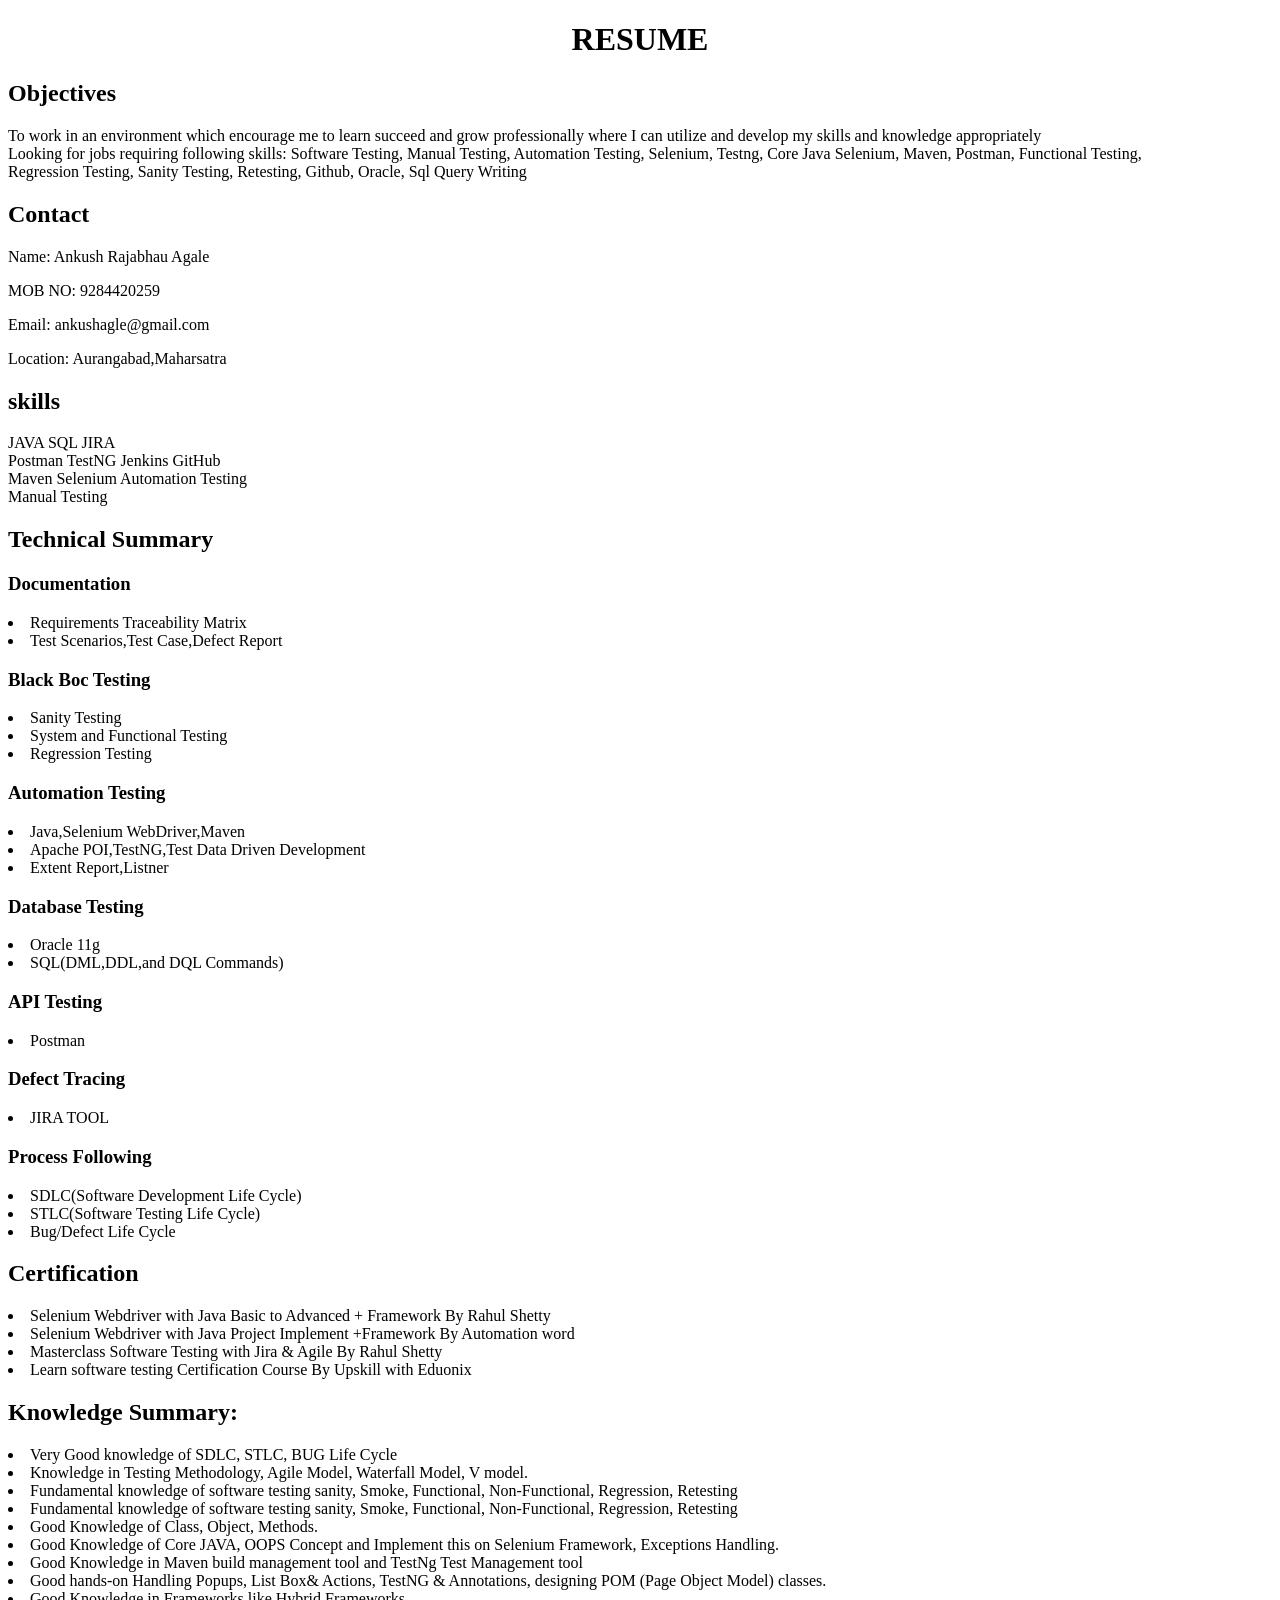
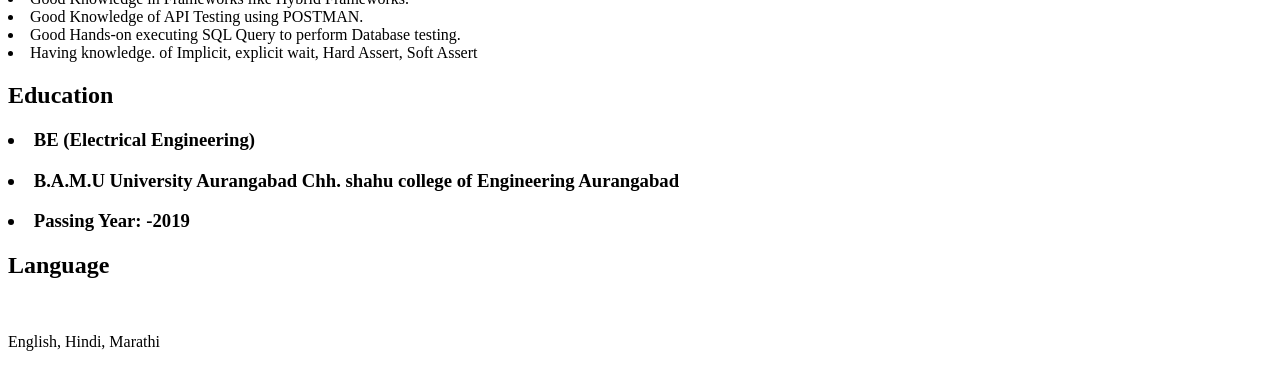
==== resume.html @ 15a27264 "Add files via upload" ====
<!DOCTYPE html>
<html lang="en" dir="ltr">
  <head>
    <meta charset="utf-8">
    <title>ANKUSH AGALE RESUME</title>
  <link rel="stylesheet" href="css/style.css">
  <link rel="icon" href="favicon.ico">
  </head>
  <body>
    <h1 class="MY"> <center> RESUME</h1>
      <h2>Objectives</h2>
      <div class="Objectives">
        <p>To work in an environment which encourage me to learn succeed and grow professionally where I can utilize and develop my skills and knowledge appropriately<br> Looking for jobs requiring following skills: Software Testing, Manual Testing, Automation Testing, Selenium, Testng, Core Java Selenium, Maven, Postman, Functional Testing, <br>Regression Testing, Sanity Testing, Retesting, Github, Oracle, Sql Query Writing</p>
      </div>
      
      <h2>Contact</h2>
      <div class="Contact">
        <p><span>Name:</span>   Ankush Rajabhau Agale</p>
        <p><span>MOB NO:</span>   9284420259</p>
        <p><span>Email:</span>   ankushagle@gmail.com</p>
        <p><span>Location:</span>  Aurangabad,Maharsatra</p>
      </div>
      <h2>skills</h2>
      <div class="skills">
        <p><span> JAVA</span><span> SQL</span><span>

           JIRA</span><br><span>Postman</span><span>   TestNG</span> <span>   Jenkins</span>
<span>GitHub</span><br><span>  Maven</span><span>  Selenium</span>
<span> Automation Testing</span><br>

<span>Manual Testing</span>
<h2>Technical Summary</h2>
  </div>
<div class="tech">

  <h3>Documentation</h3>
  <li>Requirements Traceability Matrix</li>
  <li>Test Scenarios,Test Case,Defect Report</li>

    <h3>Black Boc Testing</h3>
    <li>Sanity Testing</li>
    <li>System and Functional Testing</li>
      <li>Regression Testing</li>
      <h3>Automation Testing</h3>
      <li>Java,Selenium WebDriver,Maven</li>
      <li>Apache POI,TestNG,Test Data Driven Development</li>
      <li>Extent Report,Listner</li>
      <h3>Database Testing</h3>
      <li>Oracle 11g </li>
      <li>SQL(DML,DDL,and DQL Commands)</li>
      <h3>API Testing</h3>
      <li>Postman</li>
      <h3>Defect Tracing</h3>
      <li>JIRA TOOL</li>
      <h3>Process Following</h3>
      <li>SDLC(Software Development Life Cycle) </li>
      <li>STLC(Software Testing Life Cycle)</li>
      <li>Bug/Defect Life Cycle</li>


</div>

<div class="certification">
  <h2>Certification</h2>

  <li>Selenium Webdriver with Java Basic to Advanced + Framework By Rahul Shetty</li>
  <li>Selenium Webdriver with Java Project Implement +Framework By Automation word</li>
  <li>Masterclass Software Testing with Jira & Agile By Rahul Shetty</li>
  <li>Learn software testing Certification Course By Upskill with Eduonix</li>

</div>

<div class="Knowledge Summary">
  <h2>Knowledge Summary:</h2>
  <li>Very Good knowledge of SDLC, STLC, BUG Life Cycle</li>
  <li>Knowledge in Testing Methodology, Agile Model, Waterfall Model, V model.</li>
  <li>Fundamental knowledge of software testing sanity, Smoke, Functional, Non-Functional, Regression, Retesting</li>
  <li>Fundamental knowledge of software testing sanity, Smoke, Functional, Non-Functional, Regression, Retesting</li>
  <li>Good Knowledge of Class, Object, Methods.</li>
  <li>Good Knowledge of Core JAVA, OOPS Concept and Implement this on Selenium Framework, Exceptions Handling.</li>
  <li>Good Knowledge in Maven build management tool and TestNg Test Management tool</li>
  <li>Good hands-on Handling Popups, List Box& Actions, TestNG & Annotations, designing POM (Page Object Model) classes.</li>
  <li>Good Knowledge in Frameworks like Hybrid Frameworks.</li>
  <li>Good Knowledge of API Testing using POSTMAN.</li>
  <li>Good Hands-on executing SQL Query to perform Database testing.</li>
  <li>Having knowledge. of Implicit, explicit wait, Hard Assert, Soft Assert</li>

</div>
<div class="Education">
  <h2>Education</h2>
  <h3><li>BE (Electrical Engineering)</li></h3>
  <h3><li>B.A.M.U University Aurangabad
Chh. shahu college of Engineering Aurangabad</li></h3>
  <h3><li>Passing Year: -2019</li></h3>
</div>
<div class="Language">
  <h2>Language</h2><br>
  <p>English, Hindi, Marathi</p>



</div>


  </body>
</html>
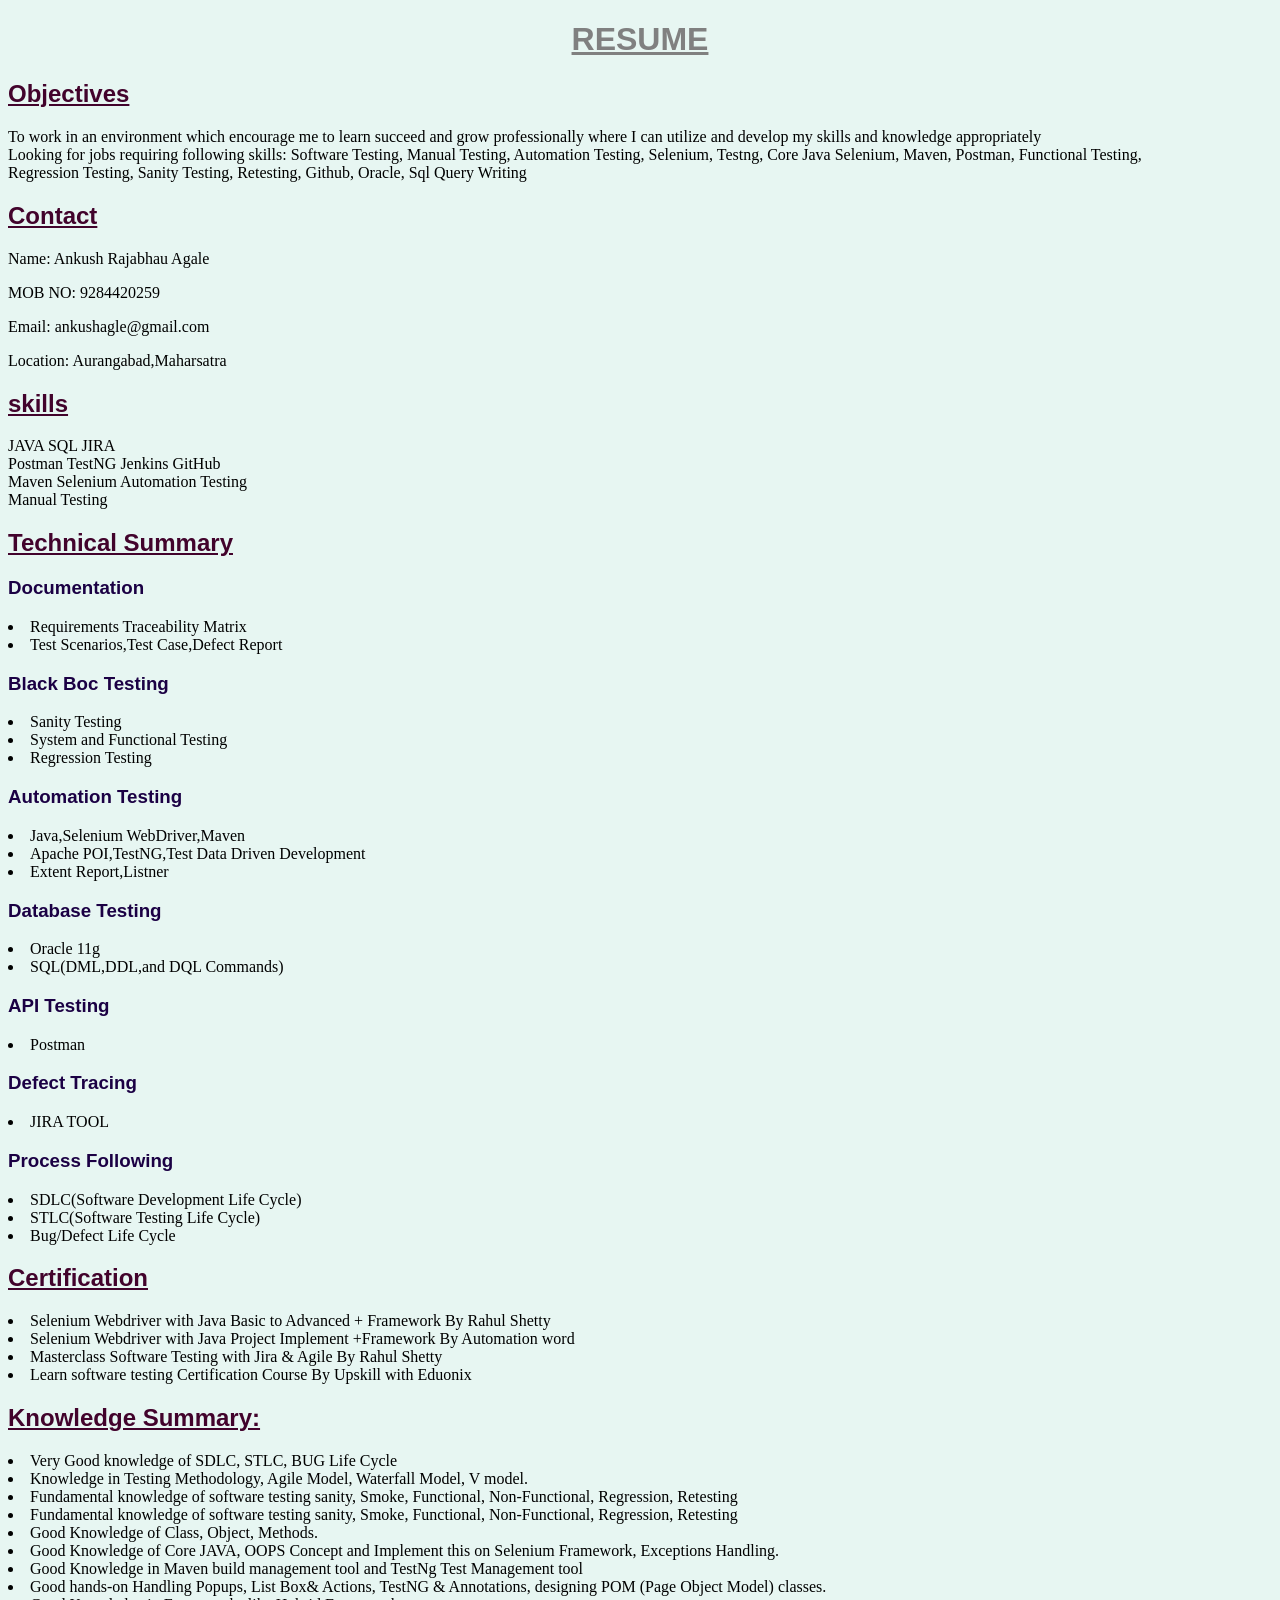
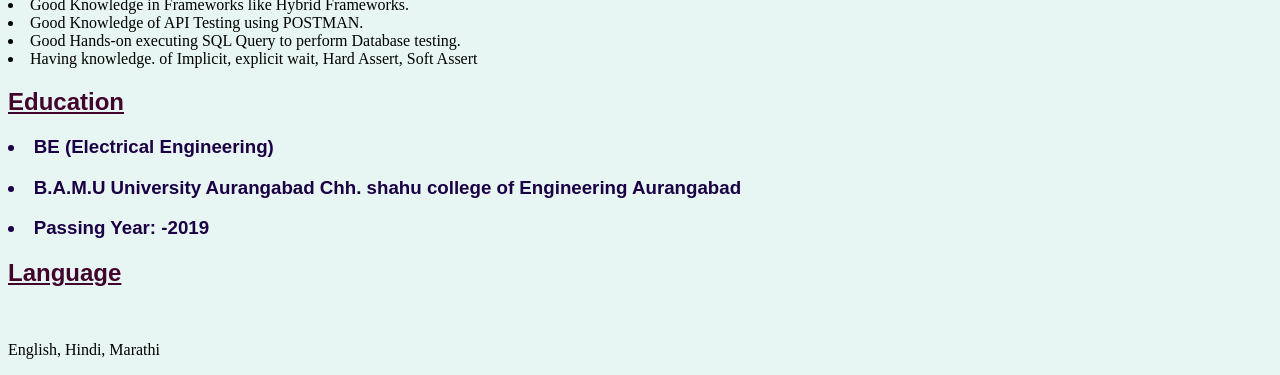
==== commit d0b1088b: "update" ====
--- a/resume.html
+++ b/resume.html
@@ -3,7 +3,7 @@
   <head>
     <meta charset="utf-8">
     <title>ANKUSH AGALE RESUME</title>
-  <link rel="stylesheet" href="css/style.css">
+  <link rel="stylesheet" href="style.css">
   <link rel="icon" href="favicon.ico">
   </head>
   <body>
--- a/style.css
+++ b/style.css
@@ -0,0 +1,27 @@
+body{
+
+  background-color: #E7F6F2;
+  text-align: inherit;
+}
+h1{
+
+  color: white;
+  text-decoration: underline;
+  font-family: verdana,sans-serif;
+}
+.MY{
+
+  color: grey;
+  font-family: verdana,sans-serif;
+}
+
+h2{
+  text-decoration: underline;
+  color:#42032C;
+  font-family: verdana,sans-serif;
+}
+h3{
+
+  color:#1B0044;
+  font-family: verdana,sans-serif;
+}
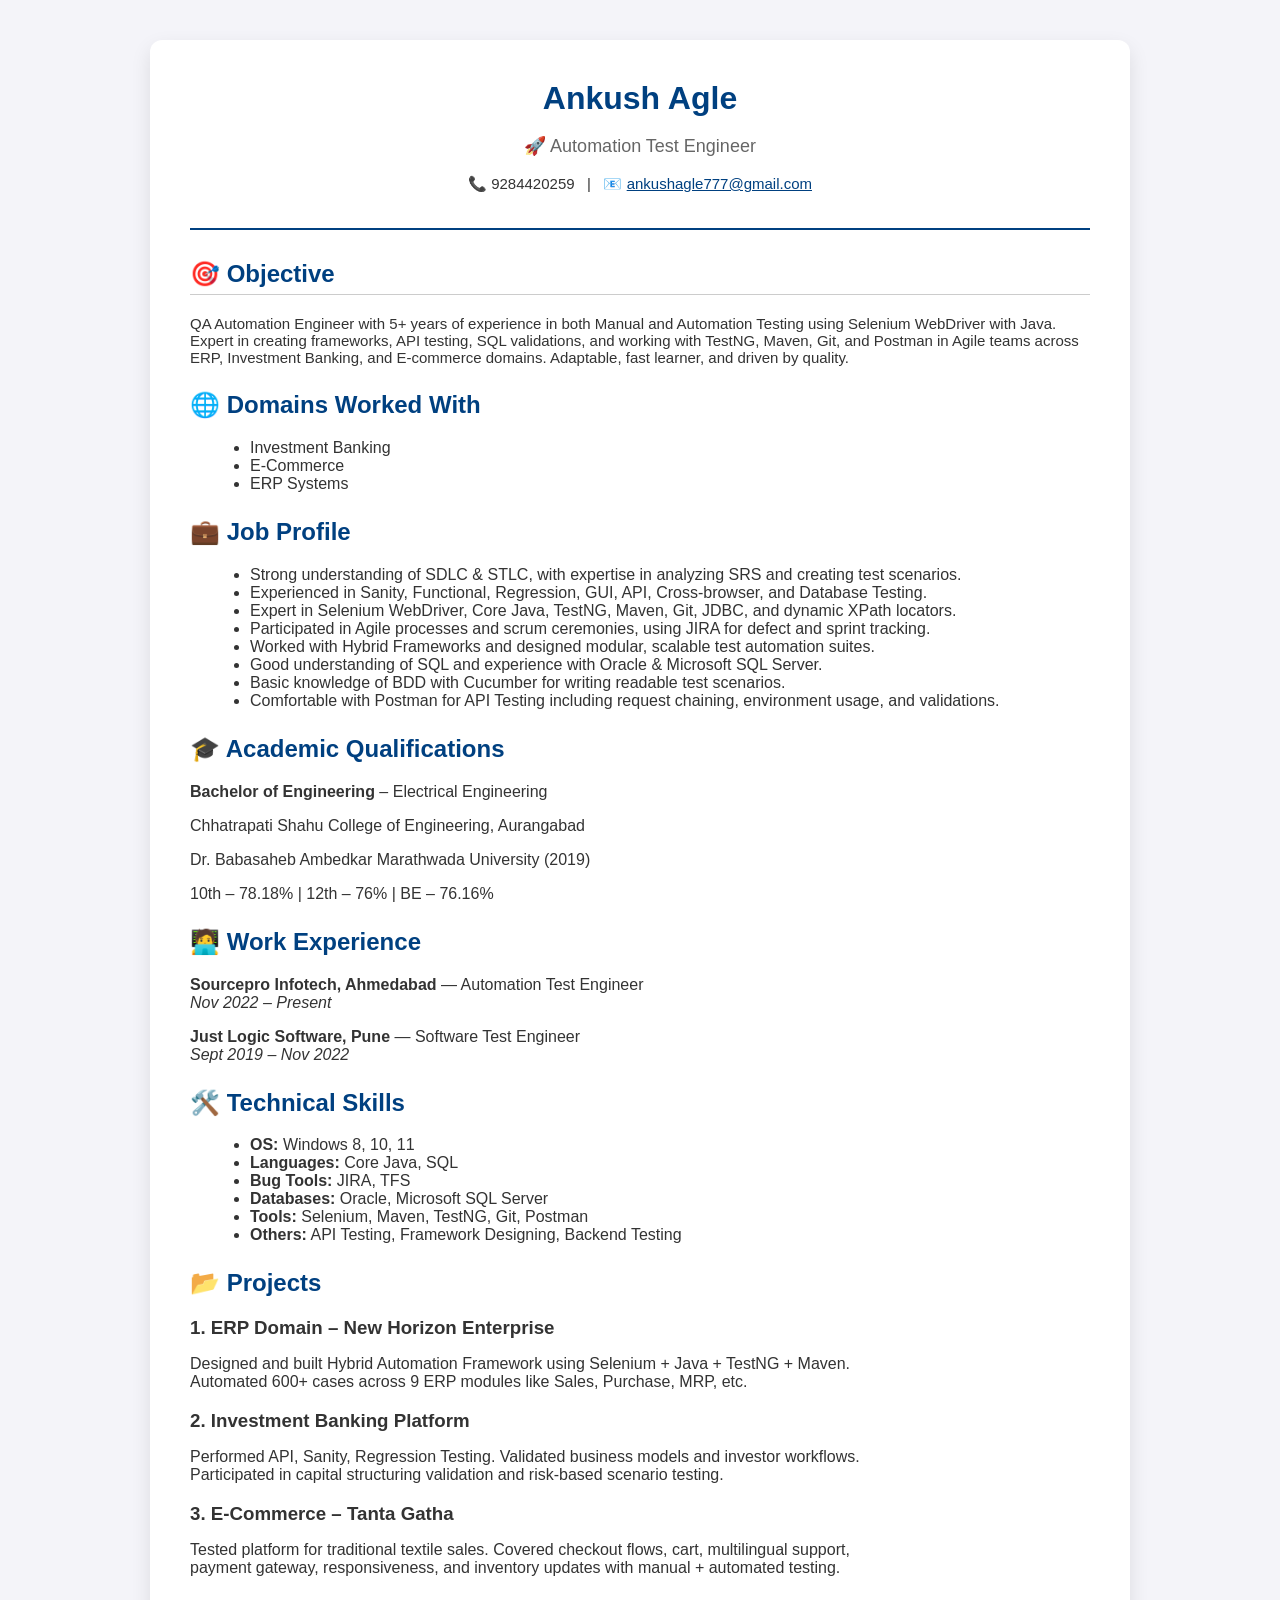
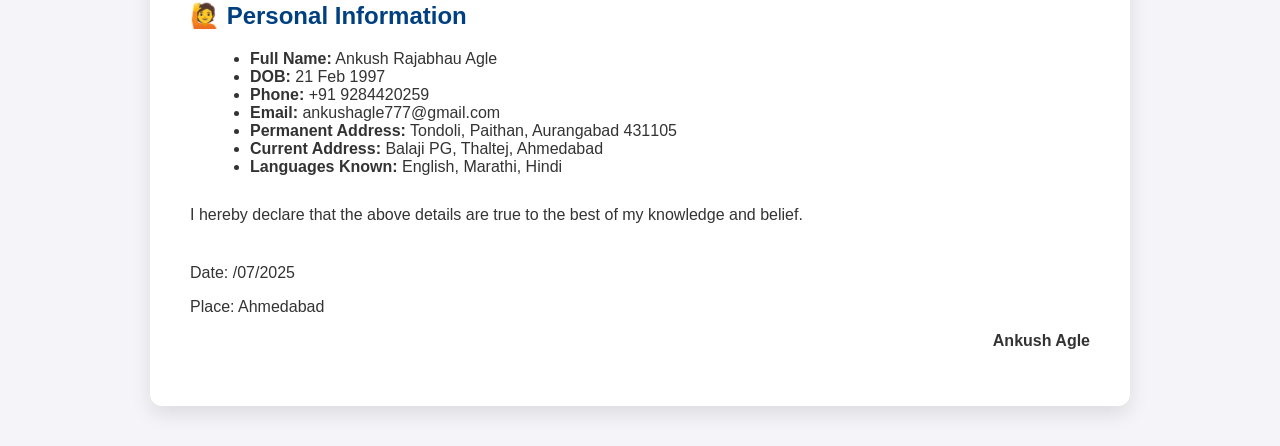
==== commit c3295009: "Update resume.html Updated" ====
--- a/resume.html
+++ b/resume.html
@@ -1,106 +1,126 @@
 <!DOCTYPE html>
-<html lang="en" dir="ltr">
-  <head>
-    <meta charset="utf-8">
-    <title>ANKUSH AGALE RESUME</title>
-  <link rel="stylesheet" href="style.css">
-  <link rel="icon" href="favicon.ico">
-  </head>
-  <body>
-    <h1 class="MY"> <center> RESUME</h1>
-      <h2>Objectives</h2>
-      <div class="Objectives">
-        <p>To work in an environment which encourage me to learn succeed and grow professionally where I can utilize and develop my skills and knowledge appropriately<br> Looking for jobs requiring following skills: Software Testing, Manual Testing, Automation Testing, Selenium, Testng, Core Java Selenium, Maven, Postman, Functional Testing, <br>Regression Testing, Sanity Testing, Retesting, Github, Oracle, Sql Query Writing</p>
-      </div>
-      
-      <h2>Contact</h2>
-      <div class="Contact">
-        <p><span>Name:</span>   Ankush Rajabhau Agale</p>
-        <p><span>MOB NO:</span>   9284420259</p>
-        <p><span>Email:</span>   ankushagle@gmail.com</p>
-        <p><span>Location:</span>  Aurangabad,Maharsatra</p>
-      </div>
-      <h2>skills</h2>
-      <div class="skills">
-        <p><span> JAVA</span><span> SQL</span><span>
+<html lang="en">
+<head>
+  <meta charset="UTF-8">
+  <title>Ankush Agle - Automation Test Engineer</title>
+</head>
+<body style="font-family: 'Segoe UI', Tahoma, Geneva, Verdana, sans-serif; margin: 0; padding: 0; background-color: #f4f4f9; color: #333;">
 
-           JIRA</span><br><span>Postman</span><span>   TestNG</span> <span>   Jenkins</span>
-<span>GitHub</span><br><span>  Maven</span><span>  Selenium</span>
-<span> Automation Testing</span><br>
+  <div style="max-width: 900px; margin: 40px auto; background: #ffffff; padding: 40px; border-radius: 12px; box-shadow: 0 8px 20px rgba(0, 0, 0, 0.1);">
 
-<span>Manual Testing</span>
-<h2>Technical Summary</h2>
+    <!-- Header -->
+    <div style="text-align: center; border-bottom: 2px solid #004080; padding-bottom: 20px;">
+      <h1 style="font-size: 32px; color: #004080; margin: 0;">Ankush Agle</h1>
+      <p style="font-size: 18px; color: #666;">🚀 Automation Test Engineer</p>
+      <p style="font-size: 15px;">📞 9284420259 &nbsp; | &nbsp; 📧 <a href="mailto:ankushagle777@gmail.com" style="color: #004080;">ankushagle777@gmail.com</a></p>
+    </div>
+
+    <!-- Objective -->
+    <section style="margin-top: 30px;">
+      <h2 style="color: #004080; border-bottom: 1px solid #ccc; padding-bottom: 6px;">🎯 Objective</h2>
+      <p style="font-size: 15px;">
+        QA Automation Engineer with 5+ years of experience in both Manual and Automation Testing using Selenium WebDriver with Java.
+        Expert in creating frameworks, API testing, SQL validations, and working with TestNG, Maven, Git, and Postman in Agile teams across ERP, Investment Banking, and E-commerce domains.
+        Adaptable, fast learner, and driven by quality.
+      </p>
+    </section>
+
+    <!-- Domains -->
+    <section style="margin-top: 25px;">
+      <h2 style="color: #004080;">🌐 Domains Worked With</h2>
+      <ul style="margin-left: 20px;">
+        <li>Investment Banking</li>
+        <li>E-Commerce</li>
+        <li>ERP Systems</li>
+      </ul>
+    </section>
+
+    <!-- Job Profile -->
+    <section style="margin-top: 25px;">
+      <h2 style="color: #004080;">💼 Job Profile</h2>
+      <ul style="margin-left: 20px;">
+        <li>Strong understanding of SDLC & STLC, with expertise in analyzing SRS and creating test scenarios.</li>
+        <li>Experienced in Sanity, Functional, Regression, GUI, API, Cross-browser, and Database Testing.</li>
+        <li>Expert in Selenium WebDriver, Core Java, TestNG, Maven, Git, JDBC, and dynamic XPath locators.</li>
+        <li>Participated in Agile processes and scrum ceremonies, using JIRA for defect and sprint tracking.</li>
+        <li>Worked with Hybrid Frameworks and designed modular, scalable test automation suites.</li>
+        <li>Good understanding of SQL and experience with Oracle & Microsoft SQL Server.</li>
+        <li>Basic knowledge of BDD with Cucumber for writing readable test scenarios.</li>
+        <li>Comfortable with Postman for API Testing including request chaining, environment usage, and validations.</li>
+      </ul>
+    </section>
+
+    <!-- Academic Qualifications -->
+    <section style="margin-top: 25px;">
+      <h2 style="color: #004080;">🎓 Academic Qualifications</h2>
+      <p><strong>Bachelor of Engineering</strong> – Electrical Engineering</p>
+      <p>Chhatrapati Shahu College of Engineering, Aurangabad</p>
+      <p>Dr. Babasaheb Ambedkar Marathwada University (2019)</p>
+      <p>10th – 78.18% | 12th – 76% | BE – 76.16%</p>
+    </section>
+
+    <!-- Experience -->
+    <section style="margin-top: 25px;">
+      <h2 style="color: #004080;">🧑‍💻 Work Experience</h2>
+      <p><strong>Sourcepro Infotech, Ahmedabad</strong> — Automation Test Engineer<br>
+      <em>Nov 2022 – Present</em></p>
+
+      <p><strong>Just Logic Software, Pune</strong> — Software Test Engineer<br>
+      <em>Sept 2019 – Nov 2022</em></p>
+    </section>
+
+    <!-- Technical Skills -->
+    <section style="margin-top: 25px;">
+      <h2 style="color: #004080;">🛠️ Technical Skills</h2>
+      <ul style="margin-left: 20px;">
+        <li><strong>OS:</strong> Windows 8, 10, 11</li>
+        <li><strong>Languages:</strong> Core Java, SQL</li>
+        <li><strong>Bug Tools:</strong> JIRA, TFS</li>
+        <li><strong>Databases:</strong> Oracle, Microsoft SQL Server</li>
+        <li><strong>Tools:</strong> Selenium, Maven, TestNG, Git, Postman</li>
+        <li><strong>Others:</strong> API Testing, Framework Designing, Backend Testing</li>
+      </ul>
+    </section>
+
+    <!-- Projects -->
+    <section style="margin-top: 25px;">
+      <h2 style="color: #004080;">📂 Projects</h2>
+
+      <h3 style="margin-bottom: 5px;">1. ERP Domain – New Horizon Enterprise</h3>
+      <p>Designed and built Hybrid Automation Framework using Selenium + Java + TestNG + Maven.<br>
+      Automated 600+ cases across 9 ERP modules like Sales, Purchase, MRP, etc.</p>
+
+      <h3 style="margin-bottom: 5px;">2. Investment Banking Platform</h3>
+      <p>Performed API, Sanity, Regression Testing. Validated business models and investor workflows.<br>
+      Participated in capital structuring validation and risk-based scenario testing.</p>
+
+      <h3 style="margin-bottom: 5px;">3. E-Commerce – Tanta Gatha</h3>
+      <p>Tested platform for traditional textile sales. Covered checkout flows, cart, multilingual support,<br>
+      payment gateway, responsiveness, and inventory updates with manual + automated testing.</p>
+    </section>
+
+    <!-- Personal Info -->
+    <section style="margin-top: 25px;">
+      <h2 style="color: #004080;">🙋 Personal Information</h2>
+      <ul style="margin-left: 20px;">
+        <li><strong>Full Name:</strong> Ankush Rajabhau Agle</li>
+        <li><strong>DOB:</strong> 21 Feb 1997</li>
+        <li><strong>Phone:</strong> +91 9284420259</li>
+        <li><strong>Email:</strong> ankushagle777@gmail.com</li>
+        <li><strong>Permanent Address:</strong> Tondoli, Paithan, Aurangabad 431105</li>
+        <li><strong>Current Address:</strong> Balaji PG, Thaltej, Ahmedabad</li>
+        <li><strong>Languages Known:</strong> English, Marathi, Hindi</li>
+      </ul>
+    </section>
+
+    <!-- Declaration -->
+    <section style="margin-top: 30px; text-align: left;">
+      <p>I hereby declare that the above details are true to the best of my knowledge and belief.</p>
+      <p style="margin-top: 40px;">Date: /07/2025</p>
+      <p>Place: Ahmedabad</p>
+      <p style="text-align: right; font-weight: bold;">Ankush Agle</p>
+    </section>
+
   </div>
-<div class="tech">
-
-  <h3>Documentation</h3>
-  <li>Requirements Traceability Matrix</li>
-  <li>Test Scenarios,Test Case,Defect Report</li>
-
-    <h3>Black Boc Testing</h3>
-    <li>Sanity Testing</li>
-    <li>System and Functional Testing</li>
-      <li>Regression Testing</li>
-      <h3>Automation Testing</h3>
-      <li>Java,Selenium WebDriver,Maven</li>
-      <li>Apache POI,TestNG,Test Data Driven Development</li>
-      <li>Extent Report,Listner</li>
-      <h3>Database Testing</h3>
-      <li>Oracle 11g </li>
-      <li>SQL(DML,DDL,and DQL Commands)</li>
-      <h3>API Testing</h3>
-      <li>Postman</li>
-      <h3>Defect Tracing</h3>
-      <li>JIRA TOOL</li>
-      <h3>Process Following</h3>
-      <li>SDLC(Software Development Life Cycle) </li>
-      <li>STLC(Software Testing Life Cycle)</li>
-      <li>Bug/Defect Life Cycle</li>
-
-
-</div>
-
-<div class="certification">
-  <h2>Certification</h2>
-
-  <li>Selenium Webdriver with Java Basic to Advanced + Framework By Rahul Shetty</li>
-  <li>Selenium Webdriver with Java Project Implement +Framework By Automation word</li>
-  <li>Masterclass Software Testing with Jira & Agile By Rahul Shetty</li>
-  <li>Learn software testing Certification Course By Upskill with Eduonix</li>
-
-</div>
-
-<div class="Knowledge Summary">
-  <h2>Knowledge Summary:</h2>
-  <li>Very Good knowledge of SDLC, STLC, BUG Life Cycle</li>
-  <li>Knowledge in Testing Methodology, Agile Model, Waterfall Model, V model.</li>
-  <li>Fundamental knowledge of software testing sanity, Smoke, Functional, Non-Functional, Regression, Retesting</li>
-  <li>Fundamental knowledge of software testing sanity, Smoke, Functional, Non-Functional, Regression, Retesting</li>
-  <li>Good Knowledge of Class, Object, Methods.</li>
-  <li>Good Knowledge of Core JAVA, OOPS Concept and Implement this on Selenium Framework, Exceptions Handling.</li>
-  <li>Good Knowledge in Maven build management tool and TestNg Test Management tool</li>
-  <li>Good hands-on Handling Popups, List Box& Actions, TestNG & Annotations, designing POM (Page Object Model) classes.</li>
-  <li>Good Knowledge in Frameworks like Hybrid Frameworks.</li>
-  <li>Good Knowledge of API Testing using POSTMAN.</li>
-  <li>Good Hands-on executing SQL Query to perform Database testing.</li>
-  <li>Having knowledge. of Implicit, explicit wait, Hard Assert, Soft Assert</li>
-
-</div>
-<div class="Education">
-  <h2>Education</h2>
-  <h3><li>BE (Electrical Engineering)</li></h3>
-  <h3><li>B.A.M.U University Aurangabad
-Chh. shahu college of Engineering Aurangabad</li></h3>
-  <h3><li>Passing Year: -2019</li></h3>
-</div>
-<div class="Language">
-  <h2>Language</h2><br>
-  <p>English, Hindi, Marathi</p>
-
-
-
-</div>
-
-
-  </body>
+</body>
 </html>
